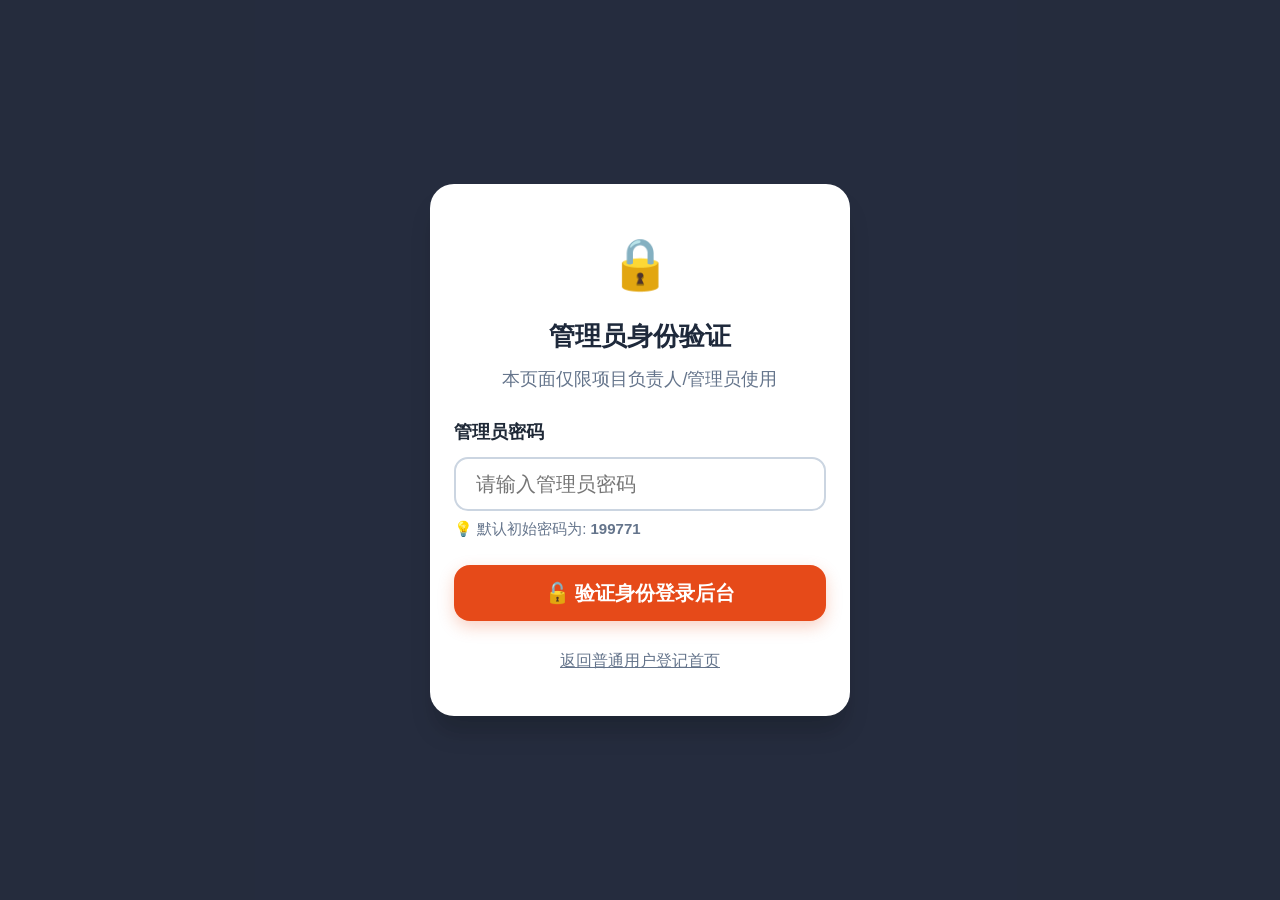
==== admin.html @ c946c802 "Initial commit: 适老化改造扫码登记与转介绍系统全套代码" ====
<!DOCTYPE html>
<html lang="zh-CN">
<head>
  <meta charset="UTF-8">
  <meta name="viewport" content="width=device-width, initial-scale=1.0">
  <title>后台管理系统 · 适老化改造登记与转介绍管理</title>
  <link rel="stylesheet" href="css/style.css">
</head>
<body style="background-color: #f1f5f9;">

  <!-- 管理员登录弹窗 -->
  <div id="adminLoginModal" class="modal-overlay active" style="background: rgba(15, 23, 42, 0.9);">
    <div class="modal-content" style="max-width: 420px; padding: 40px 24px;">
      <div style="font-size: 50px; margin-bottom: 12px;">🔒</div>
      <h2 style="font-size: 26px; color: #1e293b; margin-bottom: 8px;">管理员身份验证</h2>
      <p style="font-size: 18px; color: #64748b; margin-bottom: 24px;">本页面仅限项目负责人/管理员使用</p>
      
      <form onsubmit="handleAdminLogin(event)">
        <div class="form-group" style="text-align: left;">
          <label for="adminPassword" style="font-size: 18px;">管理员密码</label>
          <input 
            type="password" 
            id="adminPassword" 
            class="input-control" 
            placeholder="请输入管理员密码" 
            style="height: 54px; font-size: 20px;"
            required
            autocomplete="current-password"
          >
          <div class="input-hint" style="font-size: 15px; margin-top: 6px;">💡 默认初始密码为: <strong>199771</strong></div>
        </div>

        <button type="submit" class="btn btn-primary" style="height: 56px; font-size: 20px;">
          <span>🔓 验证身份登录后台</span>
        </button>
      </form>

      <div style="margin-top: 20px;">
        <a href="index.html" style="color: #64748b; font-size: 16px; text-decoration: underline;">返回普通用户登记首页</a>
      </div>
    </div>
  </div>

  <!-- 后台主界面 (验证通过后显示) -->
  <div id="adminMainContent" style="display: none;">
    <div class="admin-header">
      <div class="admin-title">🛠️ 适老化改造项目 · 后台管理统筹中心</div>
      <div style="display: flex; gap: 10px; align-items: center;">
        <a href="index.html" class="btn btn-outline" style="height: 44px; font-size: 16px; padding: 0 16px; color: #fff; border-color: #94a3b8;">
          回到用户首页
        </a>
        <button onclick="loadDemoData()" class="btn btn-secondary" style="height: 44px; font-size: 16px; padding: 0 16px;">
          🧪 加载测试模拟数据
        </button>
        <button onclick="handleAdminLogout()" class="btn btn-outline" style="height: 44px; font-size: 16px; padding: 0 16px; color: #f87171; border-color: #f87171;">
          退出管理员
        </button>
      </div>
    </div>

    <div style="max-width: 1240px; margin: 24px auto; padding: 0 16px;">

      <!-- 顶部数据概览卡片 -->
      <div class="admin-stats">
        <div class="stat-card">
          <div class="stat-number" id="statTotalUsers">0</div>
          <div class="stat-label">总预约登记人数</div>
        </div>
        <div class="stat-card">
          <div class="stat-number" id="statFreeUsers" style="color: var(--secondary);">0</div>
          <div class="stat-label">享全额免费施工人数</div>
        </div>
        <div class="stat-card">
          <div class="stat-number" id="statReferrals" style="color: var(--primary);">0</div>
          <div class="stat-label">转介绍成功总人数</div>
        </div>
        <div class="stat-card">
          <div class="stat-number" id="statThreshold">5 人</div>
          <div class="stat-label">当前免费达标要求</div>
        </div>
      </div>

      <!-- 规则设置 & 数据导出区 -->
      <div class="card" style="display: flex; justify-content: space-between; align-items: center; flex-wrap: wrap; gap: 16px;">
        <div style="display: flex; align-items: center; gap: 16px; flex-wrap: wrap;">
          <div style="display: flex; align-items: center; gap: 8px;">
            <label for="thresholdInput" style="font-weight: bold; font-size: 18px;">⚙️ 免费门槛设置：</label>
            <span>转介绍完成施工满</span>
            <input type="number" id="thresholdInput" min="1" max="100" value="5" class="input-control" style="width: 80px; height: 44px; font-size: 18px; text-align: center;">
            <span>人，享受免费施工</span>
          </div>

          <div style="display: flex; align-items: center; gap: 8px;">
            <label for="passwordInput" style="font-weight: bold; font-size: 18px;">🔑 修改后台密码：</label>
            <input type="password" id="passwordInput" placeholder="新密码" class="input-control" style="width: 140px; height: 44px; font-size: 16px;">
          </div>

          <button onclick="saveAdminSettings()" class="btn btn-primary" style="height: 44px; width: auto; padding: 0 18px; font-size: 16px;">
            保存设置
          </button>
        </div>

        <div>
          <button onclick="exportToCSV()" class="btn btn-secondary" style="height: 44px; width: auto; padding: 0 20px; font-size: 16px;">
            📥 导出 Excel / CSV 数据
          </button>
        </div>
      </div>

      <!-- 👷 授权施工工人管理区域 -->
      <div class="card" style="border-top: 4px solid #3b82f6;">
        <h2 style="font-size: 22px; margin-bottom: 16px; display: flex; align-items: center; gap: 8px;">
          <span>👷 授权施工工人管理</span>
          <span style="font-size: 14px; font-weight: normal; color: #64748b;">(仅被授权工人可在手机扫码完工登记)</span>
        </h2>

        <div style="display: flex; gap: 12px; align-items: flex-end; margin-bottom: 20px; flex-wrap: wrap;">
          <div>
            <label style="font-size: 15px; font-weight: bold; margin-bottom: 4px; display: block;">工人姓名</label>
            <input type="text" id="newWorkerName" class="input-control" placeholder="如：张师傅" style="width: 160px; height: 44px;">
          </div>
          <div>
            <label style="font-size: 15px; font-weight: bold; margin-bottom: 4px; display: block;">工人手机号</label>
            <input type="tel" id="newWorkerPhone" class="input-control" placeholder="绑定登录手机号" style="width: 200px; height: 44px;" maxlength="11">
          </div>
          <button onclick="handleAddWorker()" class="btn btn-primary" style="height: 44px; width: auto; padding: 0 20px; font-size: 16px;">
            ➕ 添加施工工人
          </button>
        </div>

        <div id="workerListContainer" style="display: flex; gap: 12px; flex-wrap: wrap;">
          <!-- 动态渲染工人名单芯片卡片 -->
        </div>
      </div>

      <!-- 搜索筛选与用户数据表格 -->
      <div class="card">
        <div style="display: flex; justify-content: space-between; align-items: center; margin-bottom: 20px; flex-wrap: wrap; gap: 12px;">
          <h2 style="font-size: 24px;">📋 预约登记及转介绍明细表</h2>
          <div style="width: 320px;">
            <input 
              type="text" 
              id="searchInput" 
              oninput="handleSearch()" 
              class="input-control" 
              placeholder="🔍 搜索姓名/手机号/推荐人..." 
              style="height: 44px; font-size: 17px;"
            >
          </div>
        </div>

        <div style="overflow-x: auto;">
          <table class="data-table">
            <thead>
              <tr>
                <th>登记时间</th>
                <th>姓名</th>
                <th>手机号</th>
                <th>推荐人 (谁转介绍的)</th>
                <th>完成防滑完工数</th>
                <th>免费特权</th>
                <th>施工交付人员</th>
                <th>服务进度状态</th>
                <th>后台管理操作</th>
              </tr>
            </thead>
            <tbody id="userTableBody">
              <tr>
                <td colspan="9" style="text-align: center; color: #94a3b8; padding: 30px;">
                  正在加载数据...
                </td>
              </tr>
            </tbody>
          </table>
        </div>
      </div>

    </div>
  </div>

  <script src="js/supabase-config.js"></script>
  <script src="js/admin.js"></script>
</body>
</html>
---- css/style.css ----
/* 适老化核心样式库 - 特大字号、高对比度、极简响应式 */
:root {
  --primary: #e64a19;
  --primary-hover: #d84315;
  --primary-light: #fbe9e7;
  --secondary: #2e7d32;
  --secondary-hover: #1b5e20;
  --secondary-light: #e8f5e9;
  --text-dark: #1f2937;
  --text-muted: #4b5563;
  --bg-light: #f9fafb;
  --card-bg: #ffffff;
  --border-color: #e5e7eb;
  --success: #16a34a;
  --warning: #ea580c;
  --font-base: 22px;
}

* {
  box-sizing: border-box;
  margin: 0;
  padding: 0;
  -webkit-tap-highlight-color: transparent;
}

body {
  font-family: -apple-system, BlinkMacSystemFont, "PingFang SC", "Hiragino Sans GB", "Microsoft YaHei", "Helvetica Neue", Helvetica, Arial, sans-serif;
  font-size: var(--font-base);
  line-height: 1.6;
  color: var(--text-dark);
  background-color: var(--bg-light);
  min-height: 100vh;
  display: flex;
  flex-direction: column;
  justify-content: space-between;
}

.container {
  max-width: 600px;
  width: 100%;
  margin: 0 auto;
  padding: 20px 16px 40px 16px;
}

/* 适老化大标题 */
header {
  text-align: center;
  padding: 24px 16px 16px;
}

.brand-badge {
  display: inline-block;
  background-color: var(--primary-light);
  color: var(--primary);
  font-size: 18px;
  font-weight: bold;
  padding: 6px 16px;
  border-radius: 30px;
  margin-bottom: 12px;
}

h1 {
  font-size: 32px;
  color: var(--text-dark);
  font-weight: 800;
  line-height: 1.3;
  margin-bottom: 8px;
}

.subtitle {
  font-size: 20px;
  color: var(--text-muted);
}

/* 优雅通俗卡片 */
.card {
  background: var(--card-bg);
  border-radius: 20px;
  padding: 28px 20px;
  box-shadow: 0 8px 24px rgba(0, 0, 0, 0.06);
  border: 1px solid rgba(0,0,0,0.04);
  margin-bottom: 24px;
}

/* 适老化大输入框 */
.form-group {
  margin-bottom: 24px;
}

.form-group label {
  display: block;
  font-size: 22px;
  font-weight: 700;
  margin-bottom: 10px;
  color: var(--text-dark);
}

.form-group label .required {
  color: #dc2626;
  margin-left: 4px;
}

.input-control {
  width: 100%;
  height: 64px;
  font-size: 24px;
  padding: 12px 20px;
  border: 2px solid #cbd5e1;
  border-radius: 14px;
  background-color: #fff;
  color: #0f172a;
  outline: none;
  transition: border-color 0.2s, box-shadow 0.2s;
}

.input-control:focus {
  border-color: var(--primary);
  box-shadow: 0 0 0 4px rgba(230, 74, 25, 0.15);
}

.input-hint {
  font-size: 17px;
  color: #64748b;
  margin-top: 6px;
}

/* 超大醒目按钮 */
.btn {
  display: flex;
  align-items: center;
  justify-content: center;
  gap: 10px;
  width: 100%;
  height: 68px;
  font-size: 24px;
  font-weight: 800;
  border: none;
  border-radius: 16px;
  cursor: pointer;
  text-decoration: none;
  transition: transform 0.1s active, background-color 0.2s;
  box-shadow: 0 6px 16px rgba(230, 74, 25, 0.25);
}

.btn-primary {
  background-color: var(--primary);
  color: #ffffff;
}

.btn-primary:active {
  background-color: var(--primary-hover);
  transform: scale(0.98);
}

.btn-secondary {
  background-color: var(--secondary);
  color: #ffffff;
  box-shadow: 0 6px 16px rgba(46, 125, 50, 0.25);
}

.btn-secondary:active {
  background-color: var(--secondary-hover);
  transform: scale(0.98);
}

.btn-outline {
  background-color: transparent;
  border: 2px solid var(--primary);
  color: var(--primary);
  box-shadow: none;
}

/* 福利/提示条 */
.benefit-banner {
  background: linear-gradient(135deg, #fff7ed 0%, #ffedd5 100%);
  border: 2px dashed #f97316;
  border-radius: 16px;
  padding: 20px;
  margin-bottom: 24px;
  text-align: center;
}

.benefit-title {
  font-size: 24px;
  font-weight: bold;
  color: #c2410c;
  margin-bottom: 6px;
}

.benefit-desc {
  font-size: 20px;
  color: #9a3412;
}

/* 推荐进度指示器 */
.progress-box {
  background: #f8fafc;
  border-radius: 16px;
  padding: 20px;
  margin-bottom: 24px;
  border: 1px solid #e2e8f0;
}

.progress-header {
  display: flex;
  justify-content: space-between;
  align-items: center;
  margin-bottom: 12px;
}

.progress-title {
  font-size: 22px;
  font-weight: bold;
}

.progress-status {
  font-size: 22px;
  font-weight: bold;
  color: var(--primary);
}

.progress-bar-bg {
  width: 100%;
  height: 24px;
  background-color: #e2e8f0;
  border-radius: 12px;
  overflow: hidden;
}

.progress-bar-fill {
  height: 100%;
  background: linear-gradient(90deg, #f97316 0%, #22c55e 100%);
  border-radius: 12px;
  transition: width 0.5s ease;
}

/* 状态徽章 */
.badge-free {
  background-color: #dcfce7;
  color: #15803d;
  font-size: 22px;
  padding: 8px 16px;
  border-radius: 30px;
  font-weight: bold;
  display: inline-block;
  border: 1px solid #86efac;
}

.badge-pending {
  background-color: #fef3c7;
  color: #b45309;
  font-size: 20px;
  padding: 6px 14px;
  border-radius: 30px;
  font-weight: bold;
  display: inline-block;
}

/* 推荐好友列表 */
.referral-list {
  list-style: none;
  margin-top: 16px;
}

.referral-item {
  display: flex;
  justify-content: space-between;
  align-items: center;
  padding: 14px 16px;
  background: #ffffff;
  border: 1px solid #e2e8f0;
  border-radius: 12px;
  margin-bottom: 10px;
  font-size: 20px;
}

.referral-name {
  font-weight: bold;
}

.referral-date {
  color: #64748b;
  font-size: 17px;
}

/* 二维码生成区域 / 弹窗 */
.modal-overlay {
  position: fixed;
  top: 0; left: 0; right: 0; bottom: 0;
  background: rgba(0,0,0,0.65);
  display: flex;
  align-items: center;
  justify-content: center;
  z-index: 1000;
  padding: 20px;
  opacity: 0;
  pointer-events: none;
  transition: opacity 0.3s ease;
}

.modal-overlay.active {
  opacity: 1;
  pointer-events: auto;
}

.modal-content {
  background: #fff;
  border-radius: 24px;
  padding: 32px 24px;
  max-width: 480px;
  width: 100%;
  text-align: center;
  box-shadow: 0 20px 25px -5px rgba(0, 0, 0, 0.2);
}

.qrcode-box {
  display: flex;
  justify-content: center;
  align-items: center;
  margin: 20px 0;
  padding: 16px;
  background: #f8fafc;
  border-radius: 16px;
  border: 1px solid #cbd5e1;
}

.qrcode-box img, .qrcode-box canvas {
  max-width: 220px;
  height: auto;
}

/* 页脚 */
footer {
  text-align: center;
  color: #64748b;
  font-size: 16px;
  padding: 20px 0;
}

/* 后台管理专属样式 */
.admin-header {
  background: #1e293b;
  color: #fff;
  padding: 20px;
  display: flex;
  justify-content: space-between;
  align-items: center;
  flex-wrap: wrap;
  gap: 12px;
}

.admin-title {
  font-size: 24px;
  font-weight: bold;
}

.admin-stats {
  display: grid;
  grid-template-columns: repeat(auto-fit, minmax(200px, 1fr));
  gap: 16px;
  margin-bottom: 24px;
}

.stat-card {
  background: #fff;
  padding: 20px;
  border-radius: 16px;
  box-shadow: 0 4px 12px rgba(0,0,0,0.05);
  border: 1px solid #e2e8f0;
}

.stat-number {
  font-size: 36px;
  font-weight: bold;
  color: var(--primary);
}

.stat-label {
  font-size: 18px;
  color: #64748b;
}

.data-table {
  width: 100%;
  border-collapse: collapse;
  background: #fff;
  border-radius: 12px;
  overflow: hidden;
  box-shadow: 0 4px 12px rgba(0,0,0,0.05);
  font-size: 18px;
}

.data-table th, .data-table td {
  padding: 14px 16px;
  text-align: left;
  border-bottom: 1px solid #e2e8f0;
}

.data-table th {
  background-color: #f1f5f9;
  font-weight: bold;
  color: #334155;
}

.data-table tr:hover {
  background-color: #f8fafc;
}

/* 浮动微信分享提示框 */
.share-guide {
  position: fixed;
  top: 10px;
  right: 20px;
  color: white;
  z-index: 1001;
  text-align: right;
  font-size: 22px;
  font-weight: bold;
  pointer-events: none;
}

.share-arrow {
  font-size: 40px;
  line-height: 1;
}
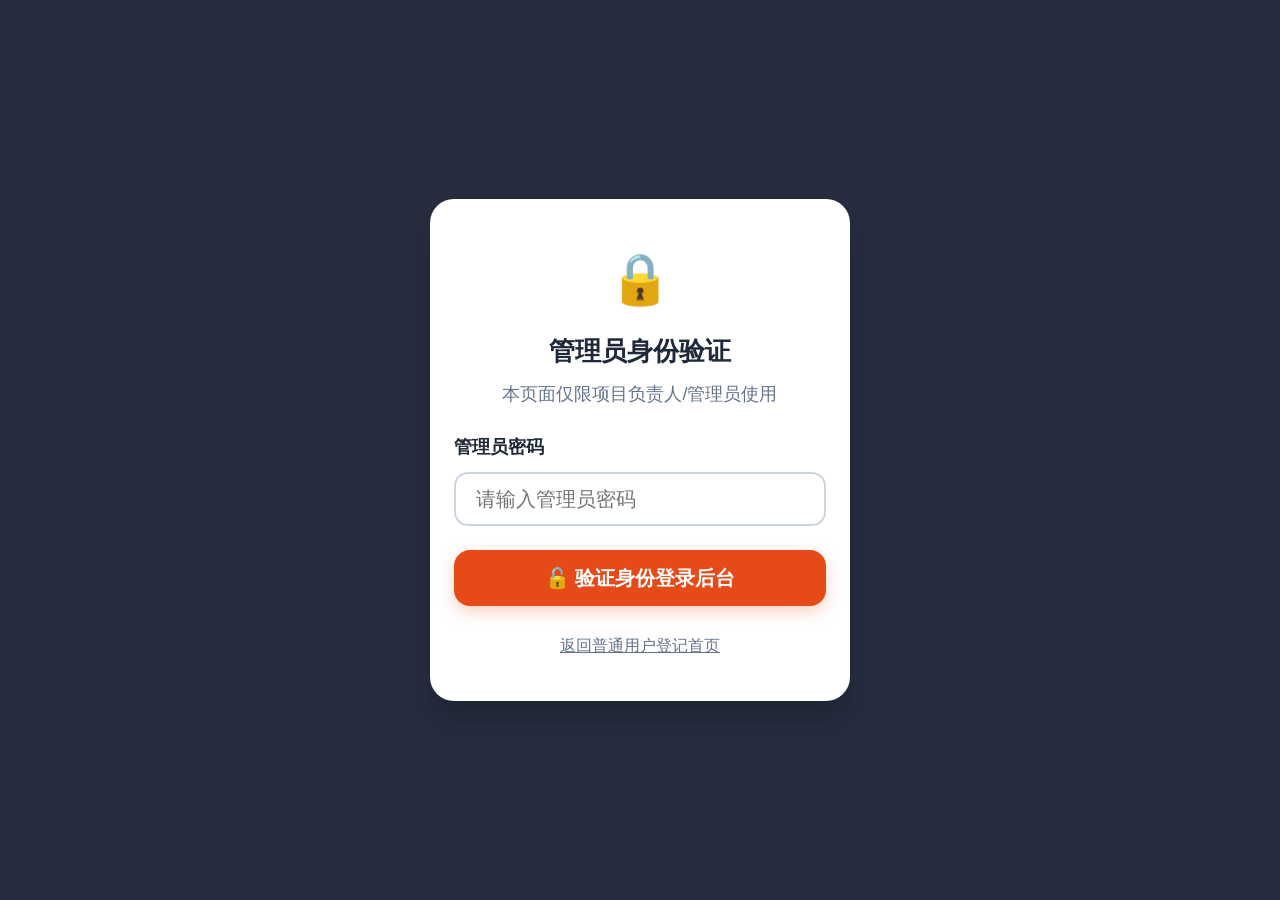
==== commit 6dcbbbb1: "移除后台登录页面的默认密码明文提示" ====
--- a/admin.html
+++ b/admin.html
@@ -27,7 +27,6 @@
             required
             autocomplete="current-password"
           >
-          <div class="input-hint" style="font-size: 15px; margin-top: 6px;">💡 默认初始密码为: <strong>199771</strong></div>
         </div>
 
         <button type="submit" class="btn btn-primary" style="height: 56px; font-size: 20px;">
